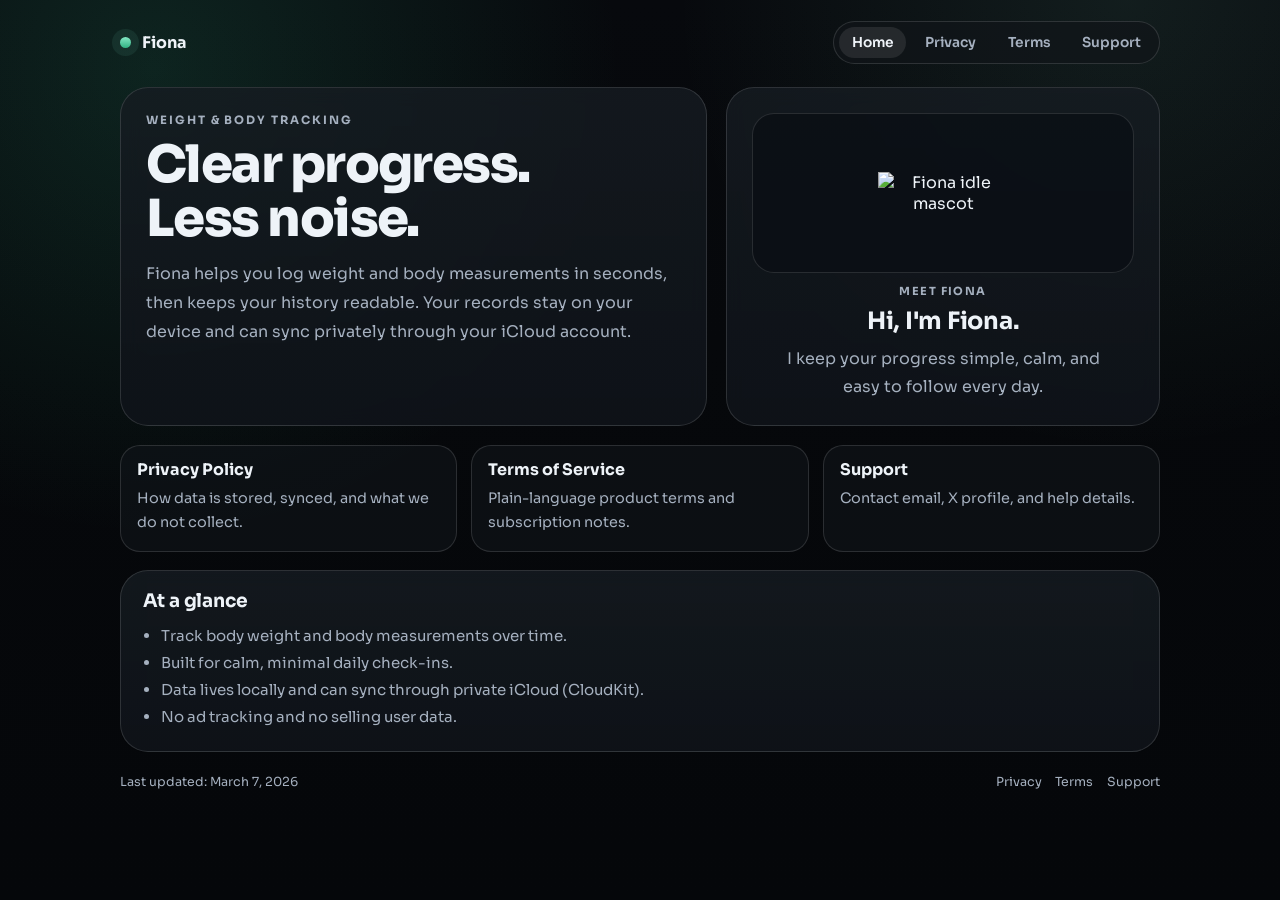
==== index.html @ 76471996 "Add files via upload" ====
<!doctype html>
<html lang="en">
<head>
  <meta charset="utf-8" />
  <meta name="viewport" content="width=device-width, initial-scale=1" />
  <title>Fiona - Clarity for Body Progress</title>
  <meta name="description" content="Fiona helps you track weight and body measurements with privacy-first design and clear insights." />
  <link rel="preconnect" href="https://fonts.googleapis.com" />
  <link rel="preconnect" href="https://fonts.gstatic.com" crossorigin />
  <link href="https://fonts.googleapis.com/css2?family=Sora:wght@400;500;600;700;800&display=swap" rel="stylesheet" />
  <link rel="stylesheet" href="styles.css" />
</head>
<body>
  <div class="page">
    <header class="header">
      <a class="brand" href="index.html" aria-label="Fiona Home">
        <span class="brand-dot"></span>
        <span>Fiona</span>
      </a>
      <nav class="nav" aria-label="Main">
        <a class="nav-link active" href="index.html">Home</a>
        <a class="nav-link" href="privacy.html">Privacy</a>
        <a class="nav-link" href="terms.html">Terms</a>
        <a class="nav-link" href="support.html">Support</a>
      </nav>
    </header>

    <main>
      <section class="hero">
        <article class="card">
          <p class="eyebrow">Weight & Body Tracking</p>
          <h1>Clear progress.<br />Less noise.</h1>
          <p class="lead">
            Fiona helps you log weight and body measurements in seconds, then keeps your history readable.
            Your records stay on your device and can sync privately through your iCloud account.
          </p>
        </article>

        <aside class="card">
          <div class="fiona-intro" aria-label="Fiona introduction">
            <div class="fiona-intro-card">
              <img src="assets/mascot/idle.png" alt="Fiona idle mascot" />
            </div>
            <p class="fiona-eyebrow">Meet Fiona</p>
            <h2>Hi, I'm Fiona.</h2>
            <p class="fiona-text">I keep your progress simple, calm, and easy to follow every day.</p>
          </div>
        </aside>
      </section>

      <section class="grid-3" aria-label="Quick links">
        <a class="quick-card" href="privacy.html">
          <h3>Privacy Policy</h3>
          <p>How data is stored, synced, and what we do not collect.</p>
        </a>
        <a class="quick-card" href="terms.html">
          <h3>Terms of Service</h3>
          <p>Plain-language product terms and subscription notes.</p>
        </a>
        <a class="quick-card" href="support.html">
          <h3>Support</h3>
          <p>Contact email, X profile, and help details.</p>
        </a>
      </section>

      <section class="content">
        <article class="section card">
          <h2>At a glance</h2>
          <ul>
            <li>Track body weight and body measurements over time.</li>
            <li>Built for calm, minimal daily check-ins.</li>
            <li>Data lives locally and can sync through private iCloud (CloudKit).</li>
            <li>No ad tracking and no selling user data.</li>
          </ul>
        </article>
      </section>
    </main>

    <footer class="footer">
      <span>Last updated: March 7, 2026</span>
      <nav aria-label="Footer">
        <a href="privacy.html">Privacy</a>
        <a href="terms.html">Terms</a>
        <a href="support.html">Support</a>
      </nav>
    </footer>
  </div>
</body>
</html>
---- styles.css ----
:root {
  --bg: #06080b;
  --surface: #11151a;
  --surface-2: #171c22;
  --text: #eef3f8;
  --muted: #a5b0bf;
  --line: rgba(255, 255, 255, 0.13);
  --accent: #85e8c5;
  --accent-strong: #31b283;
}

* {
  box-sizing: border-box;
}

html,
body {
  margin: 0;
  padding: 0;
  color: var(--text);
  background:
    radial-gradient(circle at 12% 8%, rgba(49, 178, 131, 0.16), transparent 34%),
    radial-gradient(circle at 88% 0%, rgba(133, 232, 197, 0.09), transparent 32%),
    linear-gradient(180deg, #07090d 0%, #06080b 40%, #05070a 100%);
  font-family: "Sora", -apple-system, BlinkMacSystemFont, "Segoe UI", sans-serif;
  min-height: 100%;
}

a {
  color: inherit;
  text-decoration: none;
}

.page {
  width: min(1040px, calc(100% - 2.5rem));
  margin: 0 auto;
  padding-bottom: 4rem;
}

.header {
  display: flex;
  align-items: center;
  justify-content: space-between;
  gap: 1rem;
  padding: 1.3rem 0 1.1rem;
}

.brand {
  display: inline-flex;
  align-items: center;
  gap: 0.65rem;
  font-size: 1rem;
  font-weight: 700;
  letter-spacing: 0.01em;
}

.brand-dot {
  width: 0.7rem;
  height: 0.7rem;
  border-radius: 999px;
  background: linear-gradient(180deg, var(--accent), var(--accent-strong));
  box-shadow: 0 0 0 8px rgba(133, 232, 197, 0.08);
}

.nav {
  display: inline-flex;
  align-items: center;
  gap: 0.4rem;
  border: 1px solid var(--line);
  background: rgba(17, 21, 26, 0.72);
  border-radius: 999px;
  padding: 0.35rem;
}

.nav-link {
  color: var(--muted);
  font-size: 0.86rem;
  font-weight: 600;
  padding: 0.42rem 0.78rem;
  border-radius: 999px;
  transition: color 160ms ease, background 180ms ease;
}

.nav-link:hover,
.nav-link.active {
  color: var(--text);
  background: rgba(255, 255, 255, 0.09);
}

.card {
  border: 1px solid var(--line);
  background: linear-gradient(180deg, rgba(22, 28, 34, 0.8), rgba(15, 19, 25, 0.92));
  border-radius: 28px;
  padding: 1.55rem;
  backdrop-filter: blur(10px);
  -webkit-backdrop-filter: blur(10px);
}

.hero {
  display: grid;
  grid-template-columns: 1.15fr 0.85fr;
  gap: 1.2rem;
  margin-top: 0.3rem;
}

.eyebrow {
  margin: 0;
  color: var(--muted);
  letter-spacing: 0.17em;
  text-transform: uppercase;
  font-size: 0.72rem;
  font-weight: 700;
}

h1,
h2,
h3 {
  margin: 0;
  line-height: 1.05;
}

h1 {
  margin-top: 0.7rem;
  font-size: clamp(2.2rem, 4vw, 4rem);
  font-weight: 800;
  letter-spacing: -0.03em;
}

.lead {
  margin: 0.95rem 0 0;
  color: var(--muted);
  font-size: 1rem;
  line-height: 1.8;
  max-width: 53ch;
}

.fiona-intro {
  display: flex;
  flex-direction: column;
  align-items: center;
  text-align: center;
  gap: 0.7rem;
}

.fiona-intro-card {
  width: 100%;
  border-radius: 22px;
  border: 1px solid rgba(255, 255, 255, 0.12);
  background: rgba(10, 14, 20, 0.72);
  padding: 1rem;
  min-height: 160px;
  display: flex;
  align-items: center;
  justify-content: center;
}

.fiona-intro-card img {
  width: min(130px, 72%);
  height: auto;
  object-fit: contain;
}

.fiona-eyebrow {
  margin: 0;
  color: var(--muted);
  letter-spacing: 0.13em;
  text-transform: uppercase;
  font-size: 0.7rem;
  font-weight: 700;
}

.fiona-intro h2 {
  margin: 0;
  font-size: 1.5rem;
  letter-spacing: -0.01em;
}

.fiona-text {
  margin: 0;
  color: var(--muted);
  line-height: 1.7;
  max-width: 28ch;
}

.grid-3 {
  margin-top: 1.2rem;
  display: grid;
  grid-template-columns: repeat(3, minmax(0, 1fr));
  gap: 0.9rem;
}

.quick-card {
  display: block;
  border-radius: 20px;
  border: 1px solid var(--line);
  background: rgba(17, 21, 26, 0.64);
  padding: 1rem;
  transition: transform 180ms ease, border-color 180ms ease;
}

.quick-card:hover {
  transform: translateY(-2px);
  border-color: rgba(133, 232, 197, 0.52);
}

.quick-card h3 {
  font-size: 1rem;
  font-weight: 700;
}

.quick-card p {
  color: var(--muted);
  font-size: 0.9rem;
  line-height: 1.65;
  margin: 0.56rem 0 0;
}

.content {
  margin-top: 1.1rem;
  display: grid;
  gap: 0.9rem;
}

.section {
  padding: 1.3rem 1.35rem;
}

.section h2 {
  font-size: 1.17rem;
  letter-spacing: -0.01em;
  margin-bottom: 0.7rem;
}

.section p,
.section li {
  color: var(--muted);
  font-size: 0.94rem;
  line-height: 1.8;
}

.section ul {
  margin: 0.25rem 0 0;
  padding-left: 1.18rem;
}

.support-list {
  display: grid;
  gap: 0.62rem;
}

.contact-link {
  color: var(--text);
  font-weight: 600;
  text-decoration: underline;
  text-decoration-color: rgba(133, 232, 197, 0.62);
  text-underline-offset: 4px;
}

.footer {
  margin-top: 1.35rem;
  display: flex;
  justify-content: space-between;
  align-items: center;
  gap: 1rem;
  color: var(--muted);
  font-size: 0.78rem;
}

.footer nav {
  display: inline-flex;
  gap: 0.85rem;
}

.hero-cat {
  width: min(230px, 100%);
  object-fit: contain;
}

@media (max-width: 900px) {
  .hero {
    grid-template-columns: 1fr;
  }

  .fiona-intro-card {
    min-height: 140px;
  }

  .grid-3 {
    grid-template-columns: 1fr;
  }
}

@media (max-width: 640px) {
  .page {
    width: min(1040px, calc(100% - 1.4rem));
  }

  .header {
    flex-direction: column;
    align-items: flex-start;
  }

  .nav {
    width: 100%;
    justify-content: space-between;
  }

  .fiona-intro h2 {
    font-size: 1.35rem;
  }

  .footer {
    flex-direction: column;
    align-items: flex-start;
  }
}
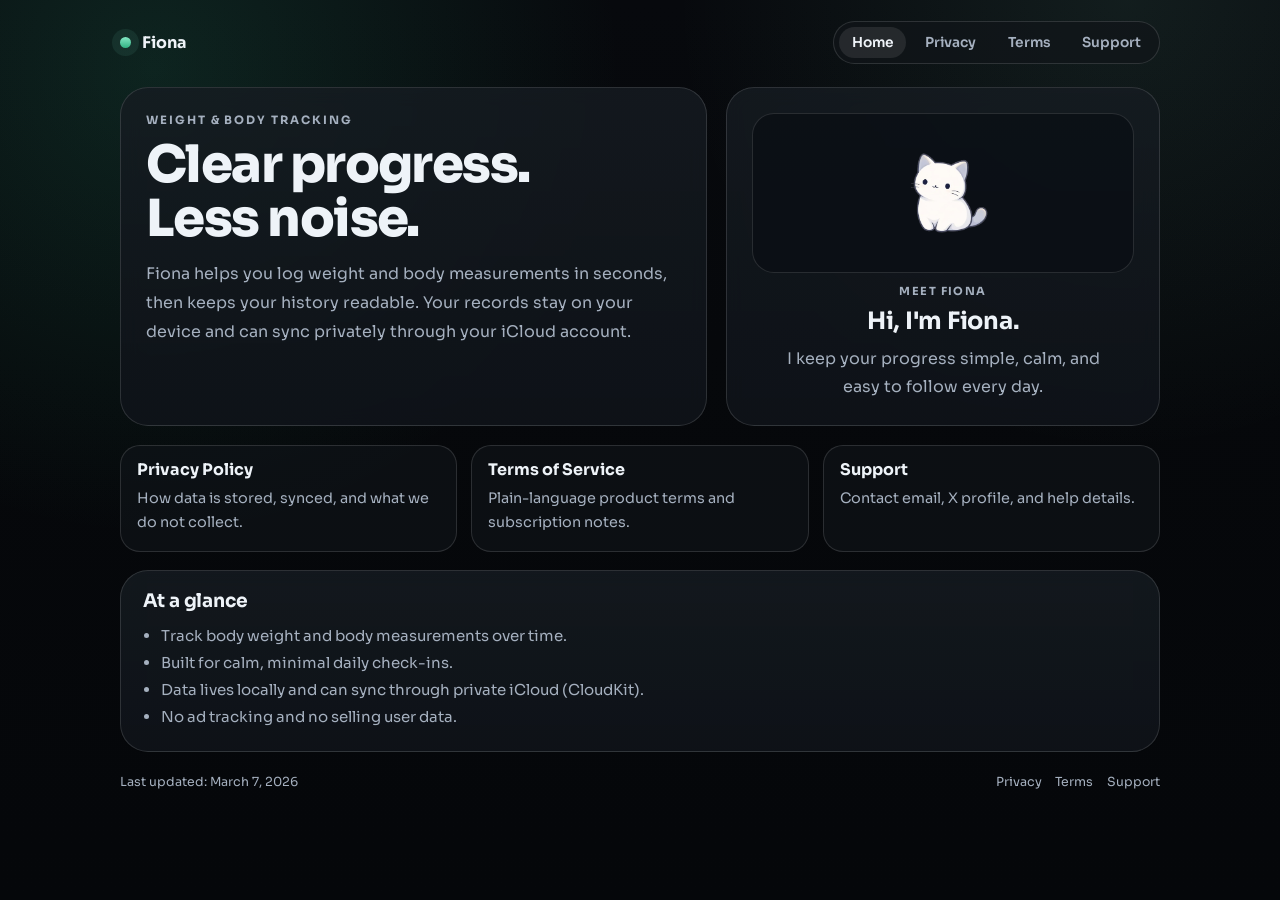
==== commit 23747d20: "Update index.html" ====
--- a/index.html
+++ b/index.html
@@ -39,7 +39,7 @@
         <aside class="card">
           <div class="fiona-intro" aria-label="Fiona introduction">
             <div class="fiona-intro-card">
-              <img src="assets/mascot/idle.png" alt="Fiona idle mascot" />
+              <img src="idle.png" alt="Fiona idle mascot" />
             </div>
             <p class="fiona-eyebrow">Meet Fiona</p>
             <h2>Hi, I'm Fiona.</h2>
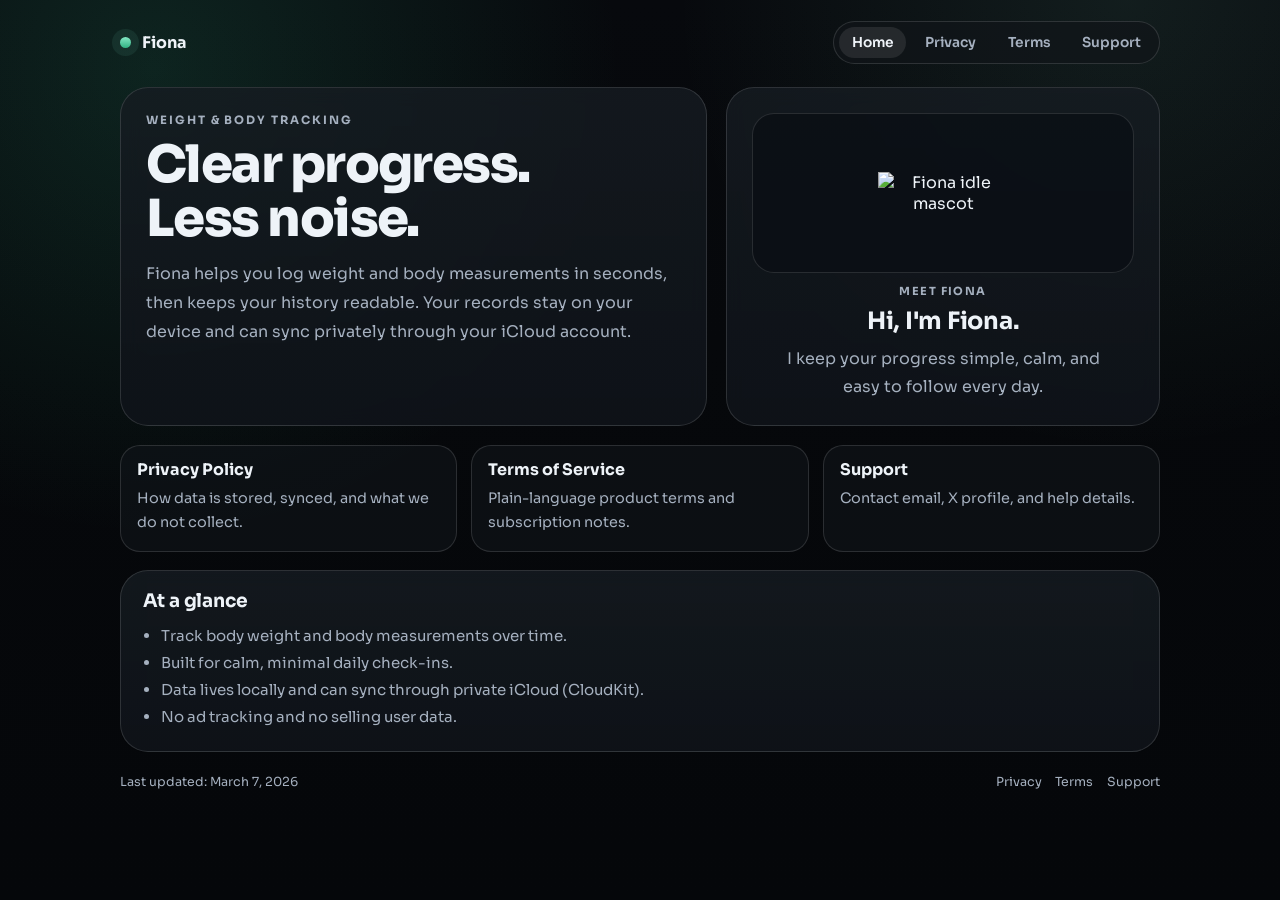
==== commit 12be467f: "Add files via upload" ====
--- a/index.html
+++ b/index.html
@@ -39,7 +39,7 @@
         <aside class="card">
           <div class="fiona-intro" aria-label="Fiona introduction">
             <div class="fiona-intro-card">
-              <img src="idle.png" alt="Fiona idle mascot" />
+              <img src="mascot/idle.png" alt="Fiona idle mascot" />
             </div>
             <p class="fiona-eyebrow">Meet Fiona</p>
             <h2>Hi, I'm Fiona.</h2>
